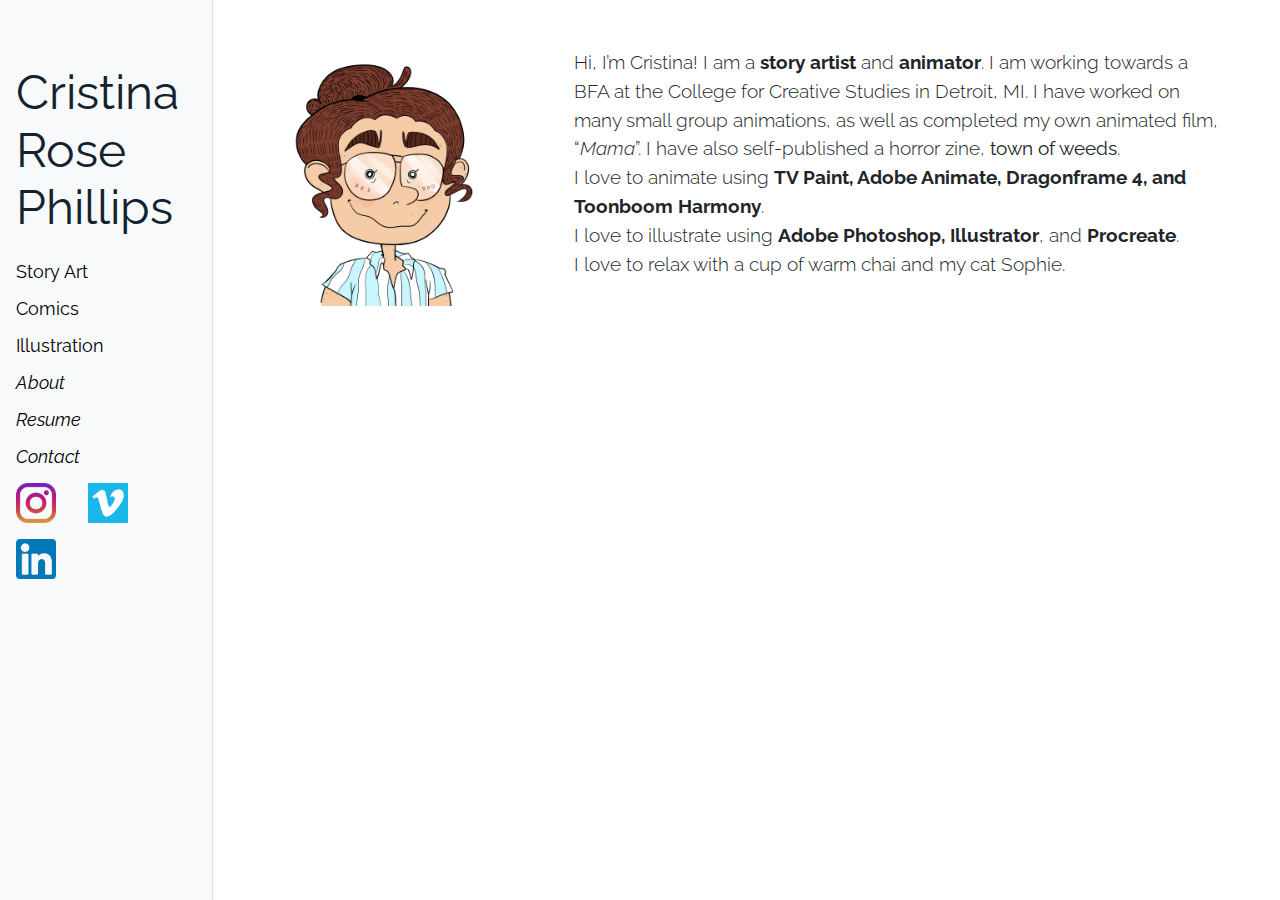
==== about.html @ 1ac8de3c "lol" ====
<!DOCTYPE html>
<html>
	<head>
		<meta charset="utf-8">
		<meta name="viewport" content="width=device-width, initial-scale=1, shrink-to-fit=no">

		<link rel="stylesheet" href="https://stackpath.bootstrapcdn.com/bootstrap/4.3.1/css/bootstrap.min.css" integrity="sha384-ggOyR0iXCbMQv3Xipma34MD+dH/1fQ784/j6cY/iJTQUOhcWr7x9JvoRxT2MZw1T" crossorigin="anonymous">
		<link rel="stylesheet" href="https://use.fontawesome.com/releases/v5.6.1/css/all.css" integrity="sha384-gfdkjb5BdAXd+lj+gudLWI+BXq4IuLW5IT+brZEZsLFm++aCMlF1V92rMkPaX4PP" crossorigin="anonymous">
		<link href="images/favicon.ico" rel="icon" type="image/x-icon" />
		<link href="https://fonts.googleapis.com/css?family=Yantramanav:300,400|Libre+Franklin:300,500|Work+Sans:200,300,400" rel="stylesheet">
		<link rel="stylesheet" href="custom.css" rel="stylesheet">
		<link href="https://fonts.googleapis.com/css?family=Raleway&display=swap" rel="stylesheet">

		<title>Cristina Rose</title>
	</head>
	<body>
		<div class="row container-fluid">
			<nav class="col-md-2 d-none d-md-block bg-light sidebar">
				<div class="sidebar-sticky">
					<ul class="nav flex-column">
						<li class="nav-item">
							<a class="nav-link" href="index.html">
								<h1>Cristina <br> Rose <br> Phillips</h1>
							</a>
						</li>
					<li class="nav-item">
						<a class="nav-link" href="storyArt.html">
						Story Art
						</a>
					</li>
					<li class="nav-item">
						<a class="nav-link" href="comics.html">
						Comics
						</a>
					</li>
					<li class="nav-item">
						<a class="nav-link" href="illustrations.html">
						Illustration
						</a>
					</li>
					<li class="nav-item">
						<a class="nav-link" href="about.html">
						<i>About</i>
						</a>
					</li>
					<li class="nav-item">
						<a class="nav-link" href="Resume-CristinaRosePhillips.pdf">
						<i>Resume</i>
						</a>
					</li>
					<li class="nav-item">
							<a class="nav-link" href="contact.html">
							<i>Contact</i>
							</a>
						</li>
					</ul>
					<div class="row" style="margin: 0 auto">
						<a class="nav-link" href="#"><img src="images/icons/instagram.png" class="small_icon"></a>
						<a class="nav-link" href="#"><img src="images/icons/vimeo.png" class="small_icon"></a>
						<a class="nav-link" href="#"><img src="images/icons/linkedin.png" class="small_icon"></a>
					</div>
				</div>
			</nav>
				  
			<main role="main" class="col-md-9 ml-sm-auto col-lg-10 px-4">
				<div class="row">
                    <div class="col-sm-12 col-m-4 col-lg-4 py-2"  style="text-align: center">
                        <img src="images/header_pic.png" height="250px" width="250px">
                    </div>
                    <div class="col-sm-12 col-m-8 col-lg-8">                        
                        <p>Hi, I’m Cristina! I am a <span class="font-weight-bold">story artist</span> and <span class="font-weight-bold">animator</span>. 
                            I am working towards a BFA at the College for Creative Studies in Detroit, MI. 
                            I have worked on many small group animations, as well as completed my own animated film, “<i>Mama</i>”. I have also self-published a horror zine, <b>town of weeds</b>.
                            <br>
                            I love to animate using <span class="font-weight-bold">TV Paint, Adobe Animate, Dragonframe 4, and Toonboom Harmony</span>.
                            <br>
                            I love to illustrate using <span class="font-weight-bold">Adobe Photoshop, Illustrator</span>, and <span class="font-weight-bold">Procreate</span>.
                            <br>
                            I love to relax with a cup of warm chai and my cat Sophie.
                        </p>
                    </div>
                </div>
			</main>
		</div>


		<script src="https://code.jquery.com/jquery-3.3.1.slim.min.js" integrity="sha384-q8i/X+965DzO0rT7abK41JStQIAqVgRVzpbzo5smXKp4YfRvH+8abtTE1Pi6jizo" crossorigin="anonymous"></script>
		<script src="https://cdnjs.cloudflare.com/ajax/libs/popper.js/1.14.7/umd/popper.min.js" integrity="sha384-UO2eT0CpHqdSJQ6hJty5KVphtPhzWj9WO1clHTMGa3JDZwrnQq4sF86dIHNDz0W1" crossorigin="anonymous"></script>
		<script src="https://stackpath.bootstrapcdn.com/bootstrap/4.3.1/js/bootstrap.min.js" integrity="sha384-JjSmVgyd0p3pXB1rRibZUAYoIIy6OrQ6VrjIEaFf/nJGzIxFDsf4x0xIM+B07jRM" crossorigin="anonymous"></script>
	</body>
</html>
---- custom.css ----
body{
    /* background-image: linear-gradient(#ffc9c9 55%, white); */
}

.container {
    height: 100%;
    width:100%;
}
#dontshow{
    visibility: hidden;
}
.links{
    font-size: 35px;
    padding: 0 20px;
    color: rgb(94, 94, 94);
}
.links:hover{
    color: black;
}
.center{
    text-align: center;
}
h1 {
    font-family: 'Raleway', sans-serif;
    font-size: 3rem;
    margin-bottom: .5rem;
    /* text-transform: uppercase; */
    font-weight: 400;
    color: #12232F;
}
h5 {
    font-family: 'Raleway', sans-serif;
    font-weight: 300;
    font-size: 1.6rem;
    margin-bottom: .25rem;
    /* font-style: italic; */
}
p {
    font-family: 'Raleway', sans-serif;
    font-weight: 300;
    font-size: 1.2rem;
    margin-bottom: 0;
}
#profile-img {
    margin: 0 auto;
}

.sidenav{
    height: 100%;
    position: fixed;
    width: 100px;
    background-color: red;
}

.small_icon{
    height: 40px;
    width: 40px;
}

@media screen and (max-width: 600px){
    h1 {
        font-family: 'Raleway', sans-serif;
        font-size: 2.2rem;
        margin-bottom: .5rem;
        /* text-transform: uppercase; */
        font-weight: 200;
        color: #12232F;
    }
    h5 {
        font-family: 'Raleway', sans-serif;
        font-weight: 300;
        font-size: 1.2rem;
        margin-bottom: .25rem;
        /* font-style: italic; */
    }
    p {
        font-family: 'Raleway', sans-serif;
        font-style: normal;
        font-weight: 200;
        font-size: 14px;
        line-height: 152%;
    }
    .links{
        font-size: 20px;
        padding: 0 15px;
        color: rgb(94, 94, 94);
    }
    #dontshow{
        visibility: visible;
    }
}

/*
 * Sidebar
 */

 .sidebar {
    position: fixed;
    top: 0;
    bottom: 0;
    left: 0;
    z-index: 100; /* Behind the navbar */
    padding: 48px 0 0; /* Height of navbar */
    box-shadow: inset -1px 0 0 rgba(0, 0, 0, .1);
  }
  
  .sidebar-sticky {
    position: relative;
    top: 0;
    height: calc(100vh - 48px);
    padding-top: .5rem;
    overflow-x: hidden;
    overflow-y: auto; /* Scrollable contents if viewport is shorter than content. */
  }
  
  @supports ((position: -webkit-sticky) or (position: sticky)) {
    .sidebar-sticky {
      position: -webkit-sticky;
      position: sticky;
    }
  }
  
  .sidebar .nav-link {
    font-family: 'Raleway', sans-serif;
    font-style: normal;
    font-weight: normal;
    font-size: 18px;
    line-height: 21px;
    font-weight: 400;
    color: #000000;
  }

  .sidebar .head{
    font-family: 'Raleway', sans-serif;
    font-weight: 500;
    color: #333;
  }
  
  .sidebar-heading {
    font-family: 'Raleway', sans-serif;
    font-size: .75rem;
    text-transform: uppercase;
  }

  /*
 * Content
 */

[role="main"] {
    padding-top: 48px; /* Space for fixed navbar */
  }
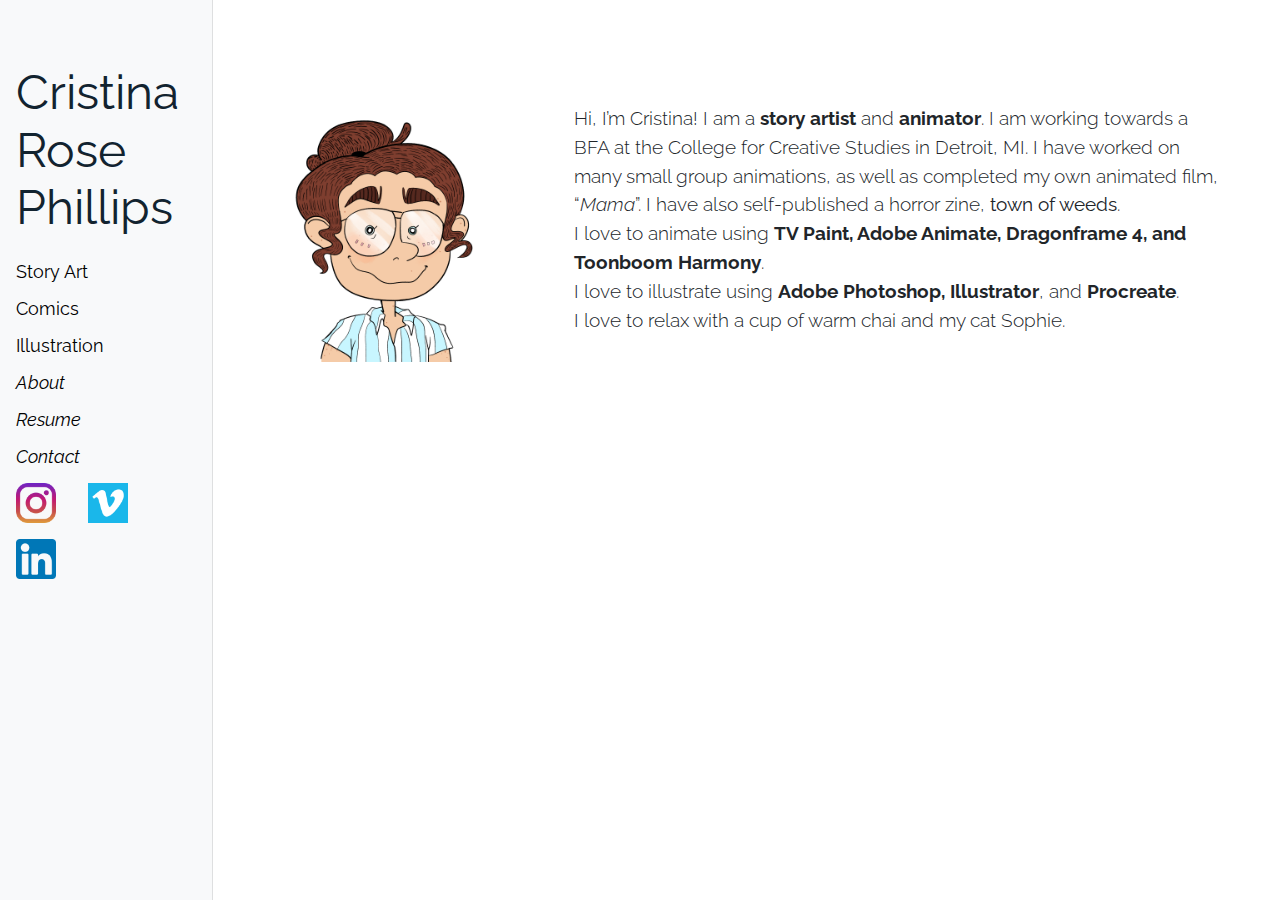
==== commit 253c8823: "lol1" ====
--- a/about.html
+++ b/about.html
@@ -14,8 +14,49 @@
 		<title>Cristina Rose</title>
 	</head>
 	<body>
+            <nav class="navbar navbar-expand-lg navbar-light bg-light" id="dontshow">
+                    <a href="index.html" class="navbar-brand">Cristina Rose Phillips</a>
+                    <button class="navbar-toggler" type="button" data-toggle="collapse" data-target="#navbarSupportedContent" aria-controls="navbarSupportedContent" aria-expanded="false" aria-label="Toggle navigation">
+                        <span class="navbar-toggler-icon"></span>
+                    </button>
+                    
+                    <div class="collapse navbar-collapse" id="navbarSupportedContent">
+                        <ul class="navbar-nav ml-auto">
+                                <li class="nav-item">
+                                        <a class="nav-link" href="storyArt.html">
+                                        Story Art
+                                        </a>
+                                    </li>
+                                    <li class="nav-item">
+                                        <a class="nav-link" href="comics.html">
+                                        Comics
+                                        </a>
+                                    </li>
+                                    <li class="nav-item">
+                                        <a class="nav-link" href="illustrations.html">
+                                        Illustration
+                                        </a>
+                                    </li>
+                                    <li class="nav-item">
+                                        <a class="nav-link" href="about.html">
+                                        <i>About</i>
+                                        </a>
+                                    </li>
+                                    <li class="nav-item">
+                                        <a class="nav-link" href="Resume-CristinaRosePhillips.pdf">
+                                        <i>Resume</i>
+                                        </a>
+                                    </li>
+                                    <li class="nav-item">
+                                            <a class="nav-link" href="contact.html">
+                                            <i>Contact</i>
+                                            </a>
+                                        </li>
+                        </ul>
+                    </div>
+                </nav>
 		<div class="row container-fluid">
-			<nav class="col-md-2 d-none d-md-block bg-light sidebar">
+			<nav class="col-md-2 d-none d-md-block bg-light sidebar" id="showshow">
 				<div class="sidebar-sticky">
 					<ul class="nav flex-column">
 						<li class="nav-item">
--- a/custom.css
+++ b/custom.css
@@ -88,6 +88,9 @@
     #dontshow{
         visibility: visible;
     }
+    #showshow{
+        visibility: hidden;
+    }
 }
 
 /*
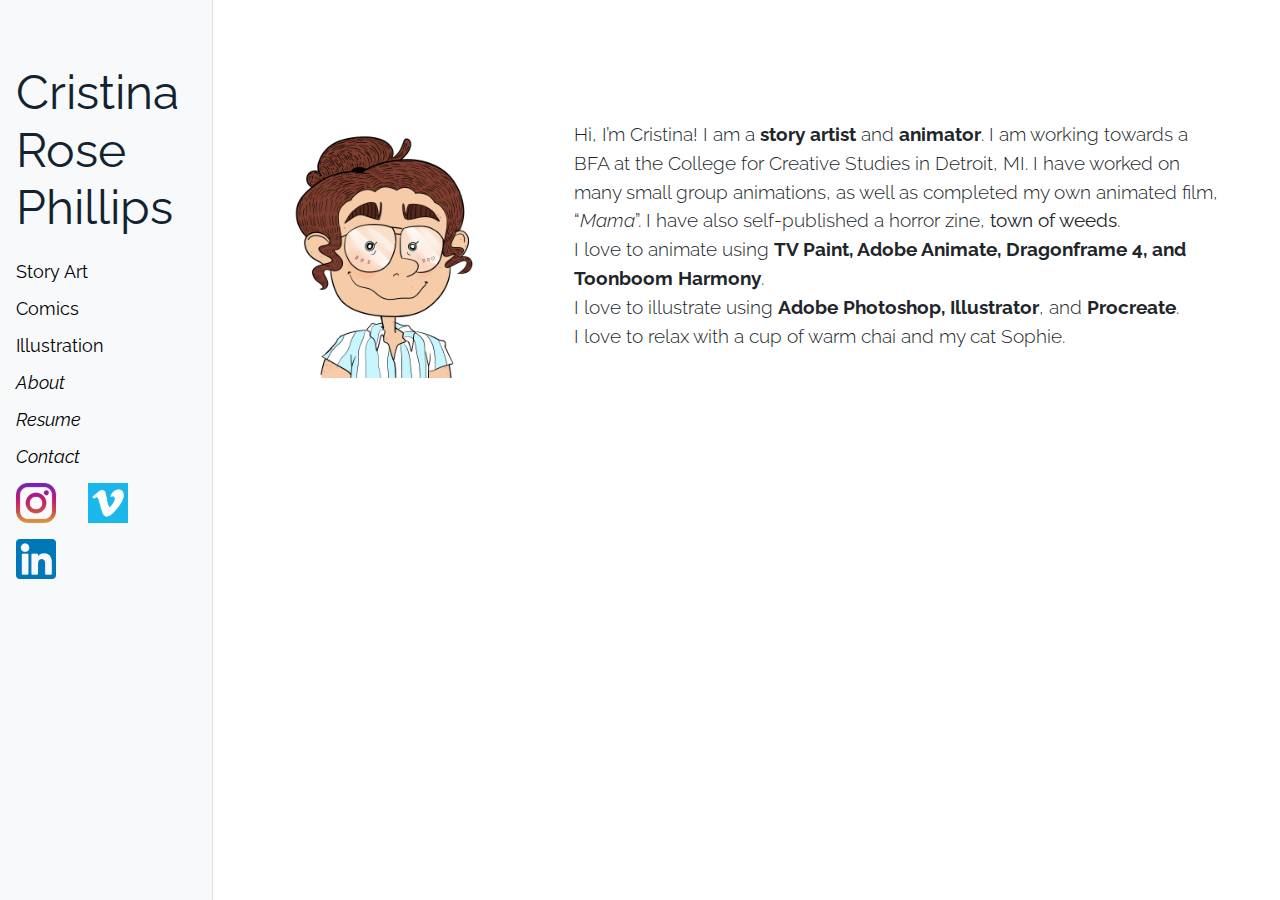
==== commit f26d8865: "lol7" ====
--- a/about.html
+++ b/about.html
@@ -14,7 +14,7 @@
 		<title>Cristina Rose</title>
 	</head>
 	<body>
-            <nav class="navbar navbar-expand-lg navbar-light bg-light" id="dontshow">
+            <nav class="navbar navbar-expand-lg navbar-light bg-light sticky-top" id="dontshow">
                     <a href="index.html" class="navbar-brand">Cristina Rose Phillips</a>
                     <button class="navbar-toggler" type="button" data-toggle="collapse" data-target="#navbarSupportedContent" aria-controls="navbarSupportedContent" aria-expanded="false" aria-label="Toggle navigation">
                         <span class="navbar-toggler-icon"></span>
@@ -48,10 +48,17 @@
                                         </a>
                                     </li>
                                     <li class="nav-item">
-                                            <a class="nav-link" href="contact.html">
-                                            <i>Contact</i>
-                                            </a>
-                                        </li>
+										<a class="nav-link" href="contact.html">
+										<i>Contact</i>
+										</a>
+									</li>
+									<li class="nav-item">
+										<div class="row">
+											<a class="nav-link px-3" href="https://www.instagram.com/roseyrams/"><img src="images/icons/instagram.png" class="small_icon"></a>
+											<a class="nav-link px-3" href="https://vimeo.com/roseyrams"><img src="images/icons/vimeo.png" class="small_icon"></a>
+											<a class="nav-link px-3" href="https://www.linkedin.com/in/cristinarosey/"><img src="images/icons/linkedin.png" class="small_icon"></a>
+										</div>
+									</li>
                         </ul>
                     </div>
                 </nav>
@@ -96,9 +103,9 @@
 						</li>
 					</ul>
 					<div class="row" style="margin: 0 auto">
-						<a class="nav-link" href="#"><img src="images/icons/instagram.png" class="small_icon"></a>
-						<a class="nav-link" href="#"><img src="images/icons/vimeo.png" class="small_icon"></a>
-						<a class="nav-link" href="#"><img src="images/icons/linkedin.png" class="small_icon"></a>
+						<a class="nav-link" href="https://www.instagram.com/roseyrams/"><img src="images/icons/instagram.png" class="small_icon"></a>
+						<a class="nav-link" href="https://vimeo.com/roseyrams"><img src="images/icons/vimeo.png" class="small_icon"></a>
+						<a class="nav-link" href="https://www.linkedin.com/in/cristinarosey/"><img src="images/icons/linkedin.png" class="small_icon"></a>
 					</div>
 				</div>
 			</nav>
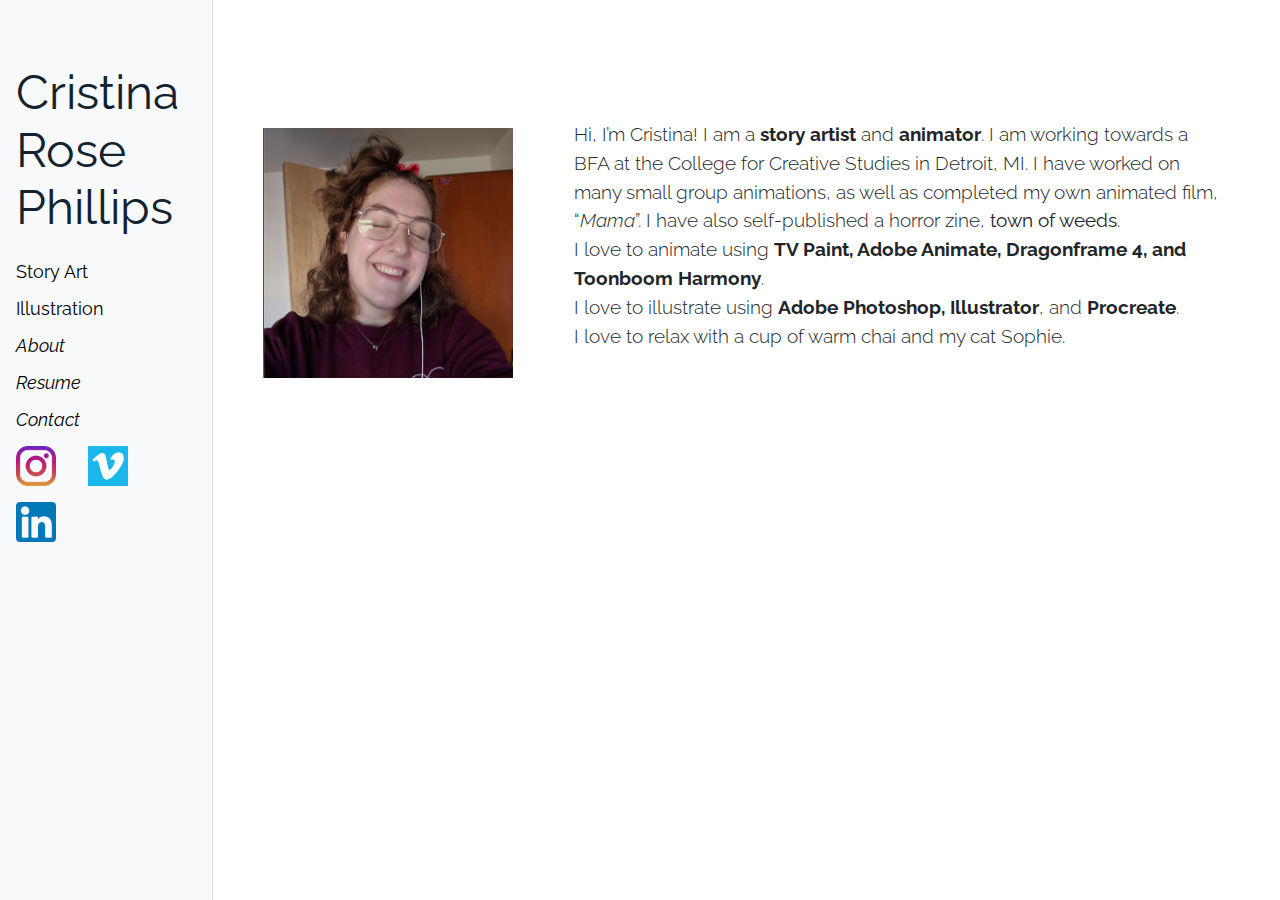
==== commit 90102b47: "im sorry" ====
--- a/about.html
+++ b/about.html
@@ -77,11 +77,6 @@
 						</a>
 					</li>
 					<li class="nav-item">
-						<a class="nav-link" href="comics.html">
-						Comics
-						</a>
-					</li>
-					<li class="nav-item">
 						<a class="nav-link" href="illustrations.html">
 						Illustration
 						</a>
@@ -113,7 +108,7 @@
 			<main role="main" class="col-md-9 ml-sm-auto col-lg-10 px-4">
 				<div class="row">
                     <div class="col-sm-12 col-m-4 col-lg-4 py-2"  style="text-align: center">
-                        <img src="images/header_pic.png" height="250px" width="250px">
+                        <img src="images/about_pic.png" height="250px" width="250px">
                     </div>
                     <div class="col-sm-12 col-m-8 col-lg-8">                        
                         <p>Hi, I’m Cristina! I am a <span class="font-weight-bold">story artist</span> and <span class="font-weight-bold">animator</span>. 
